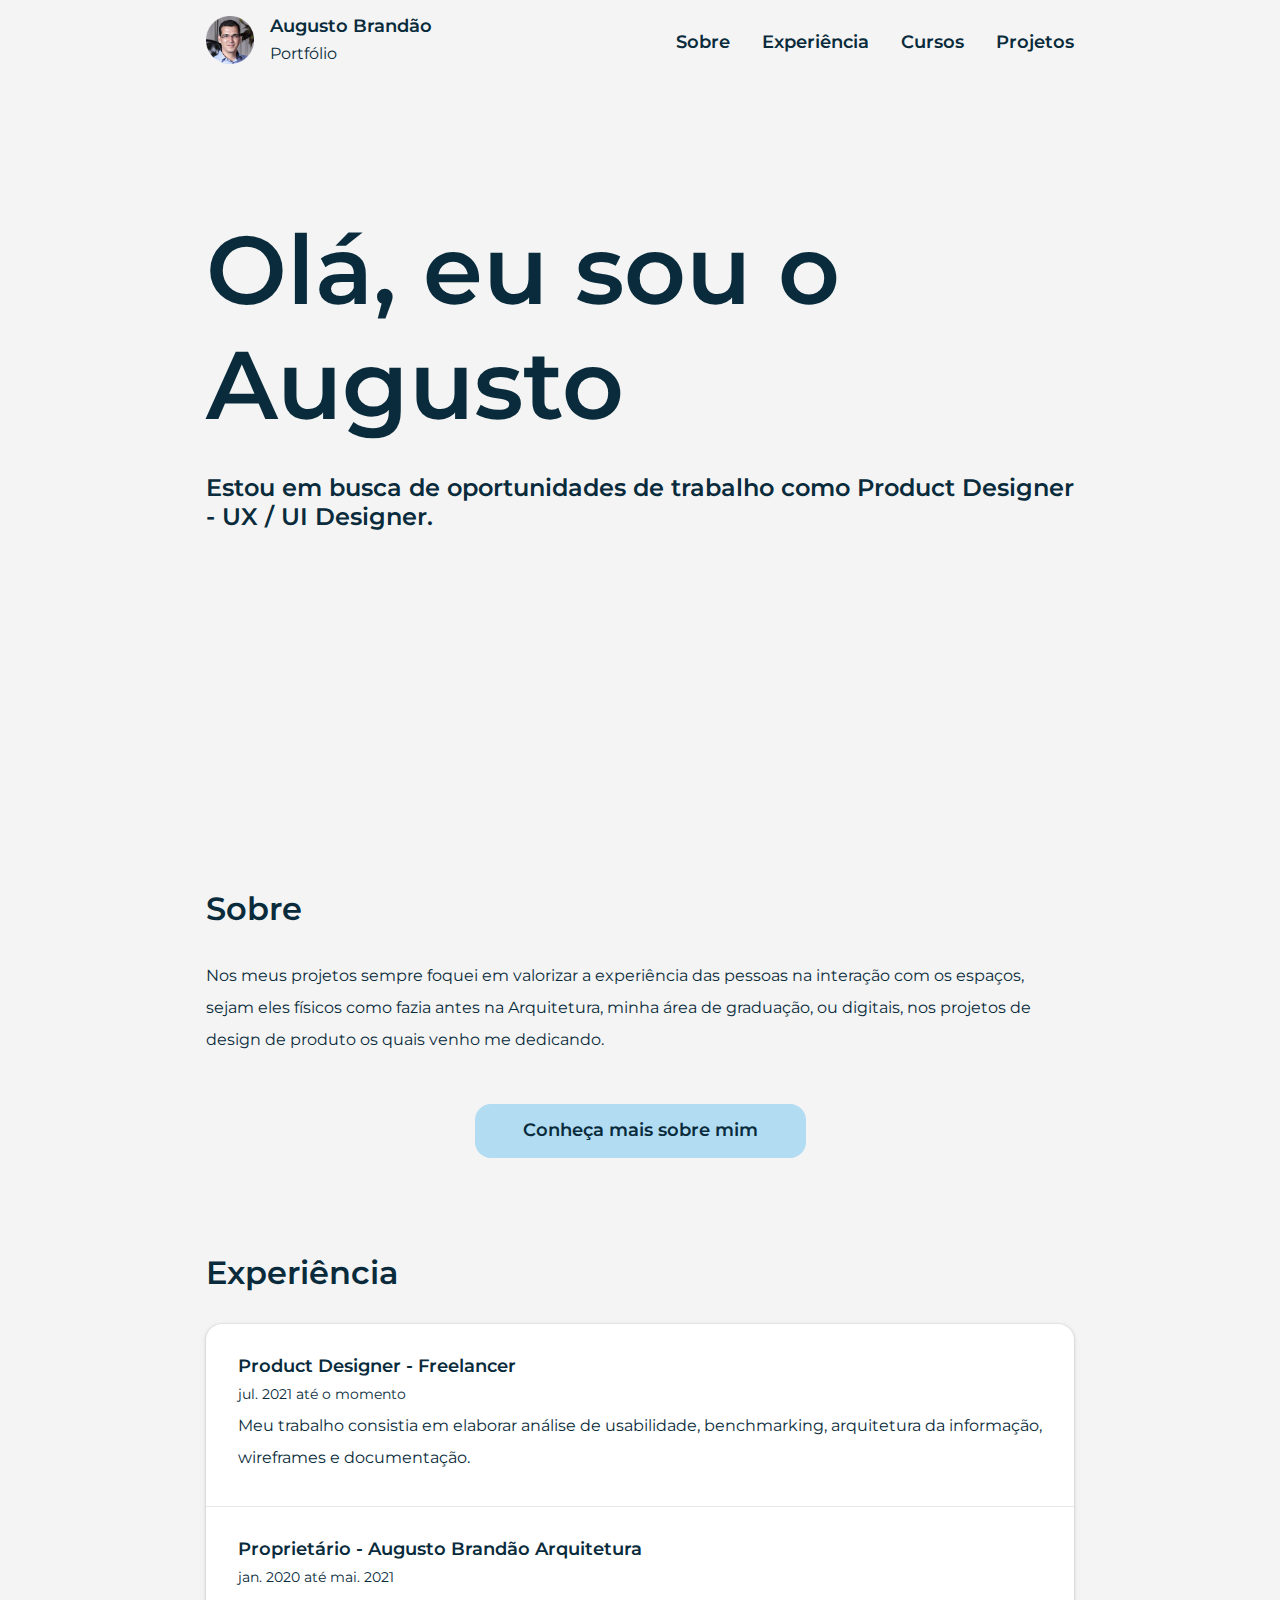
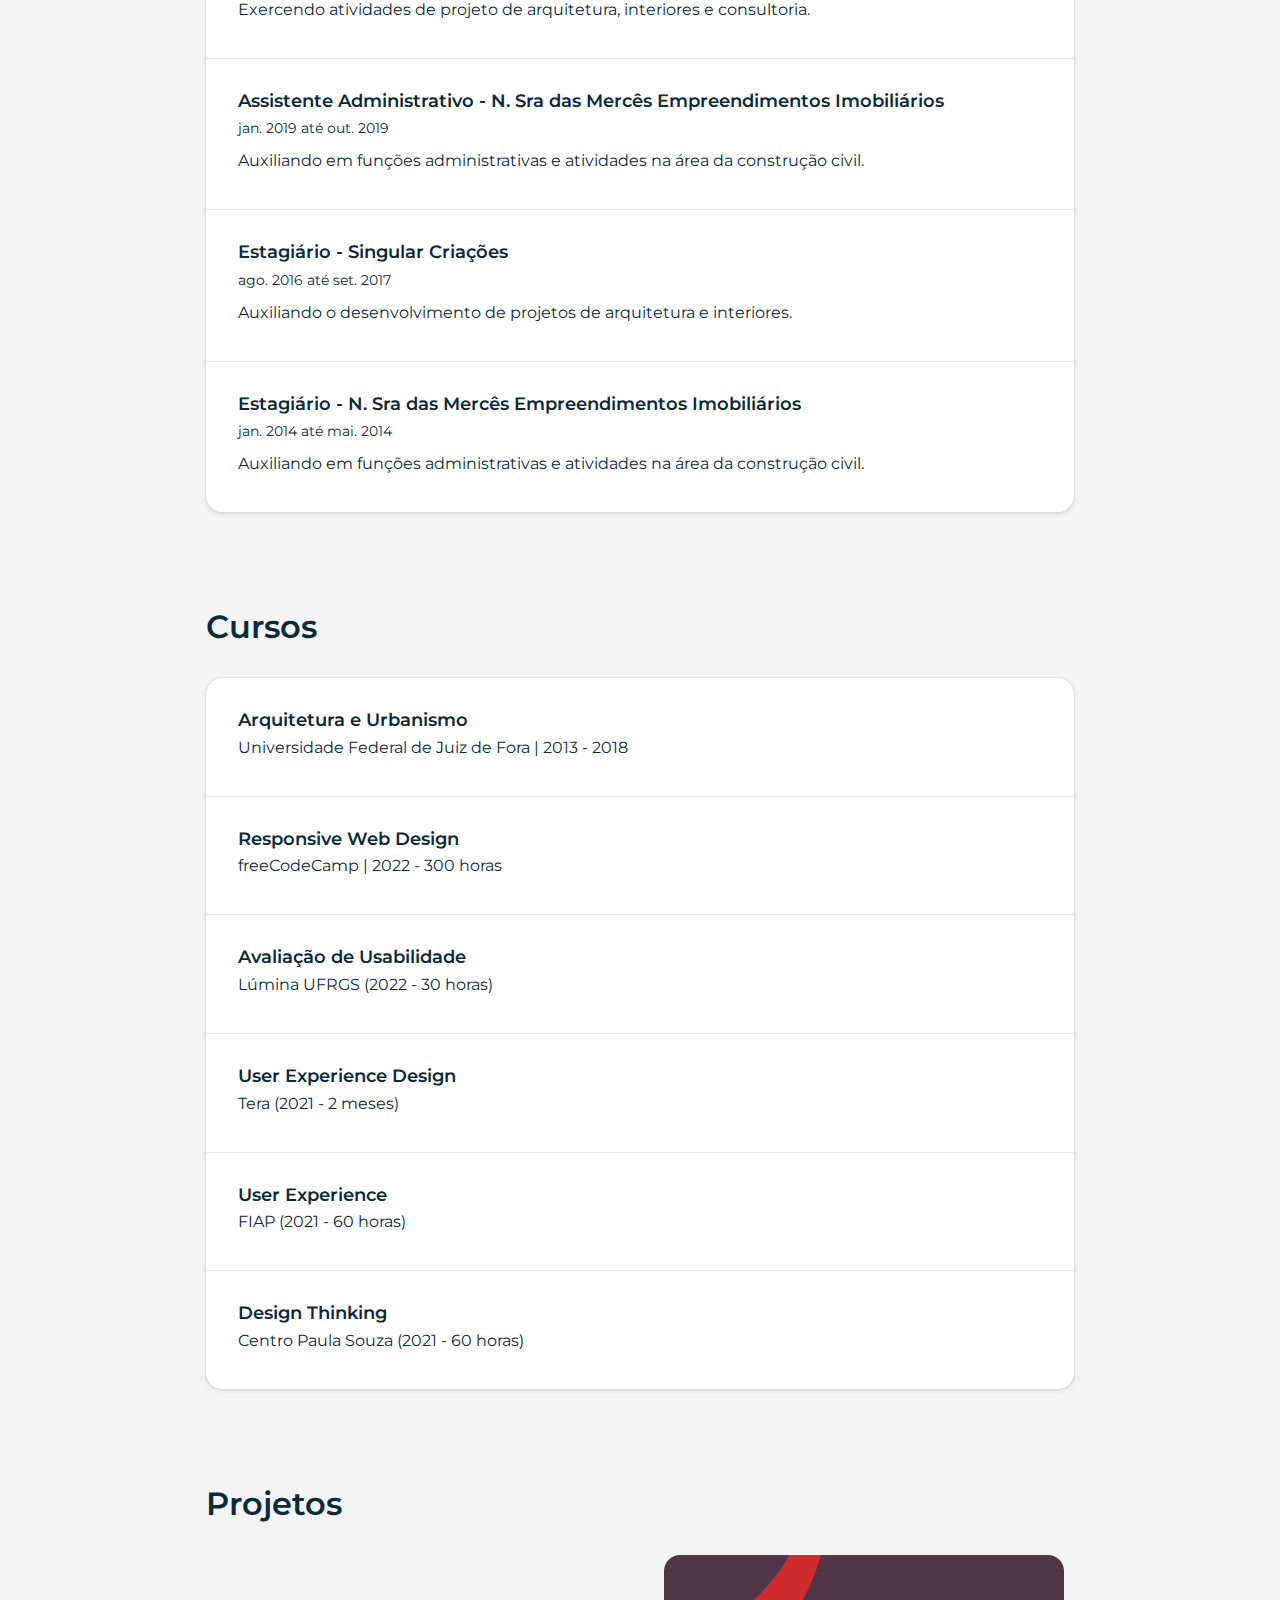
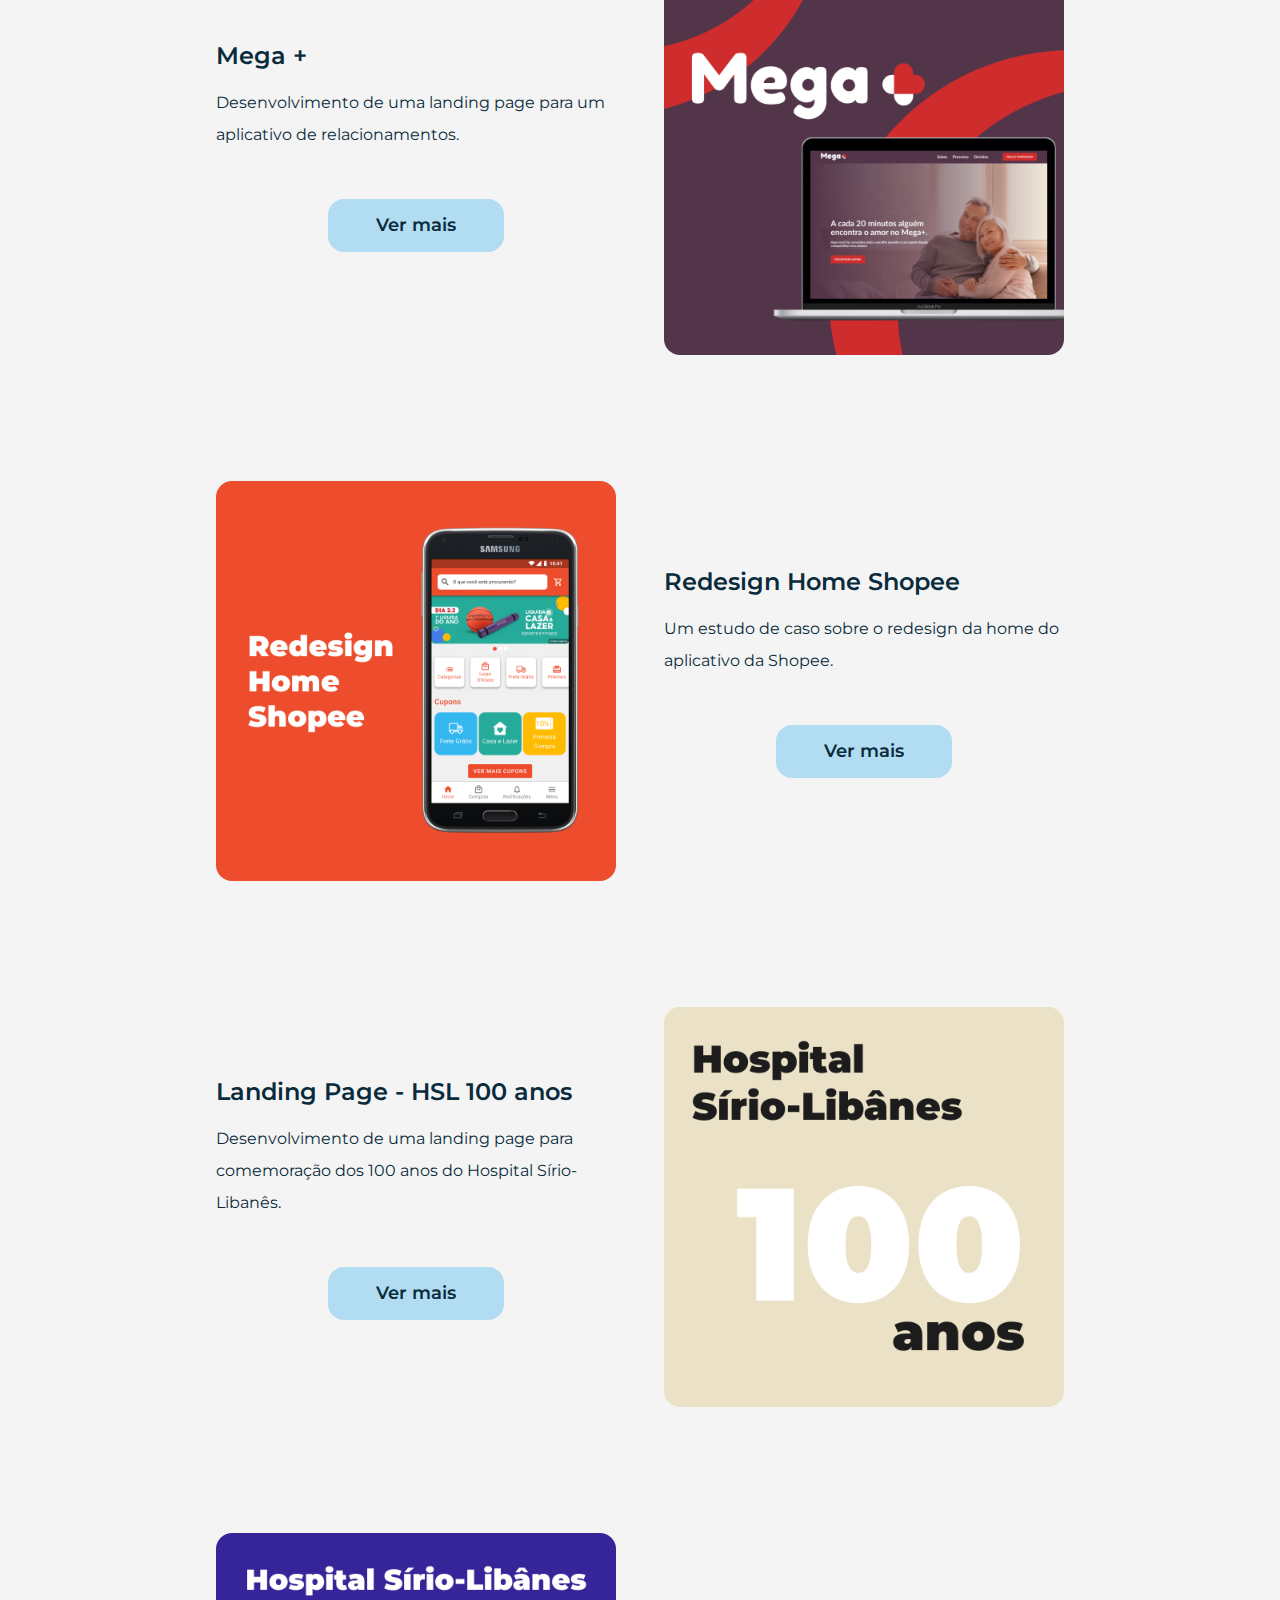
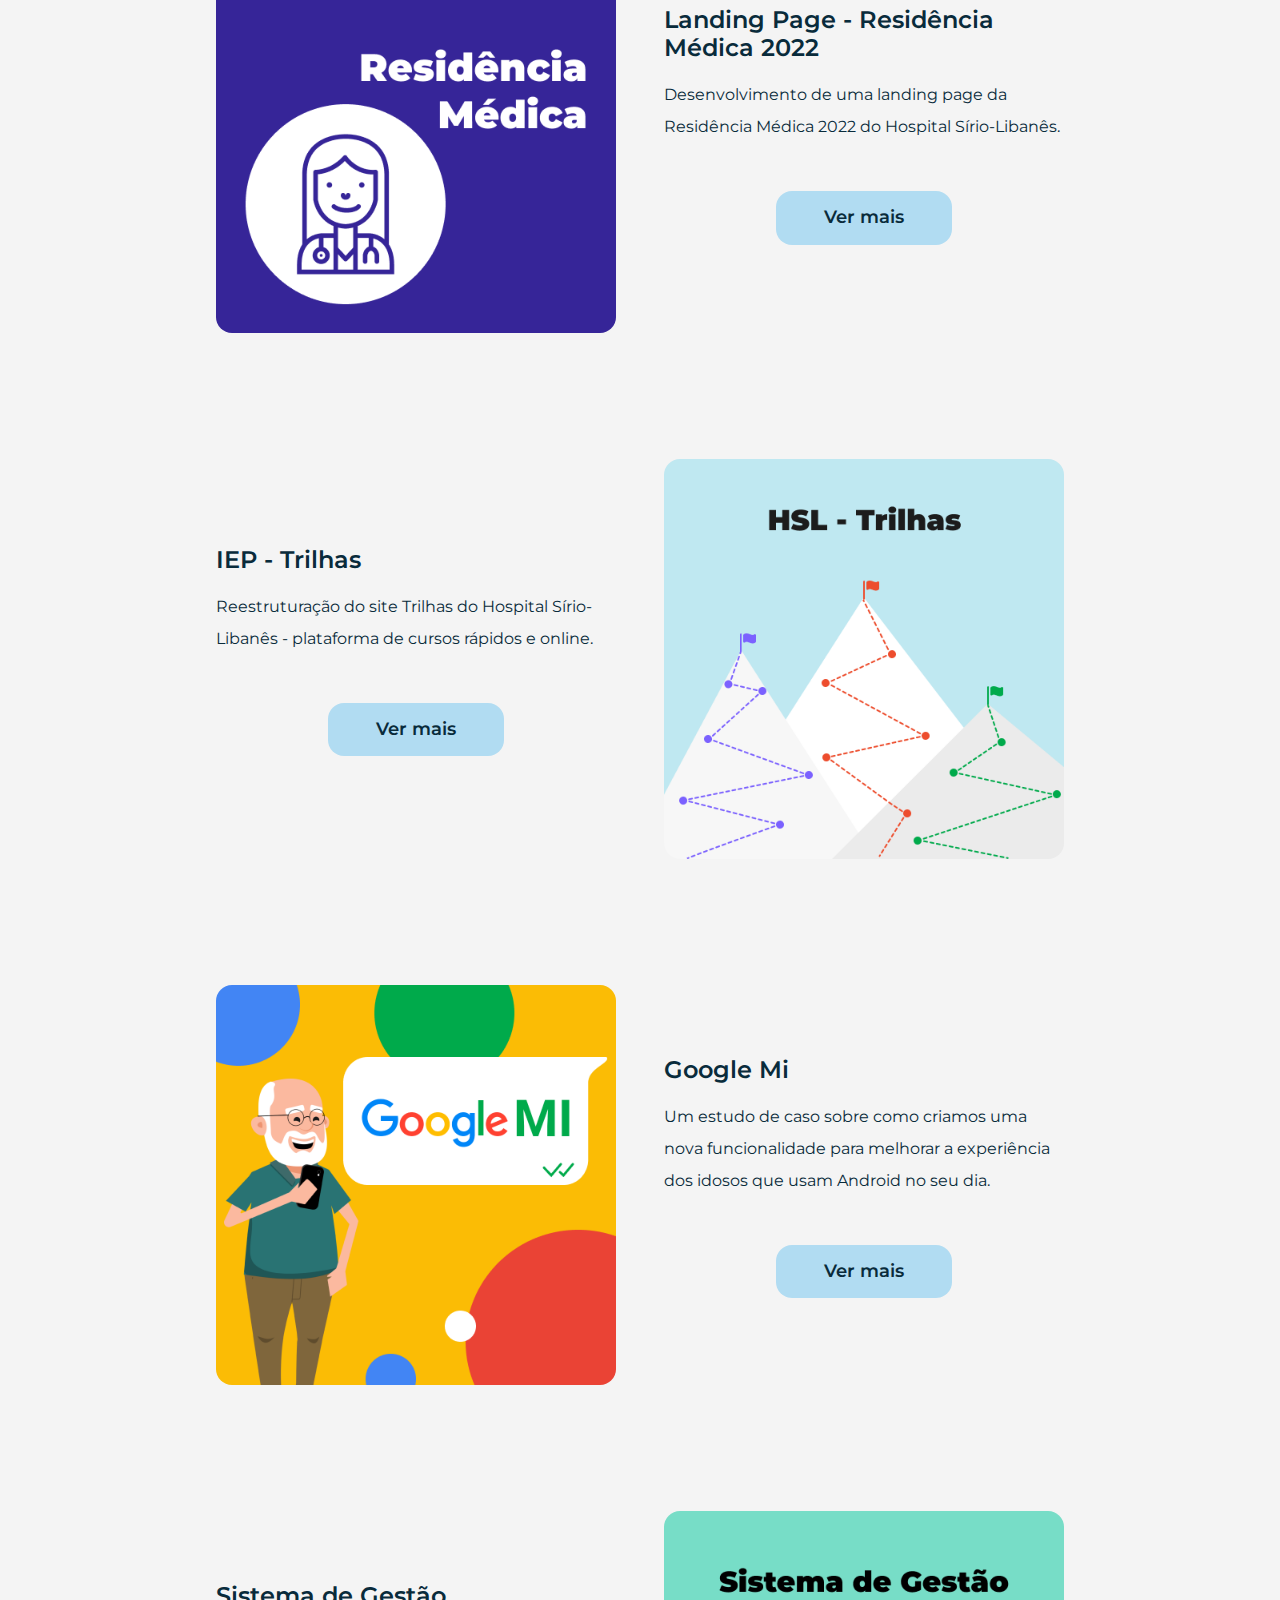
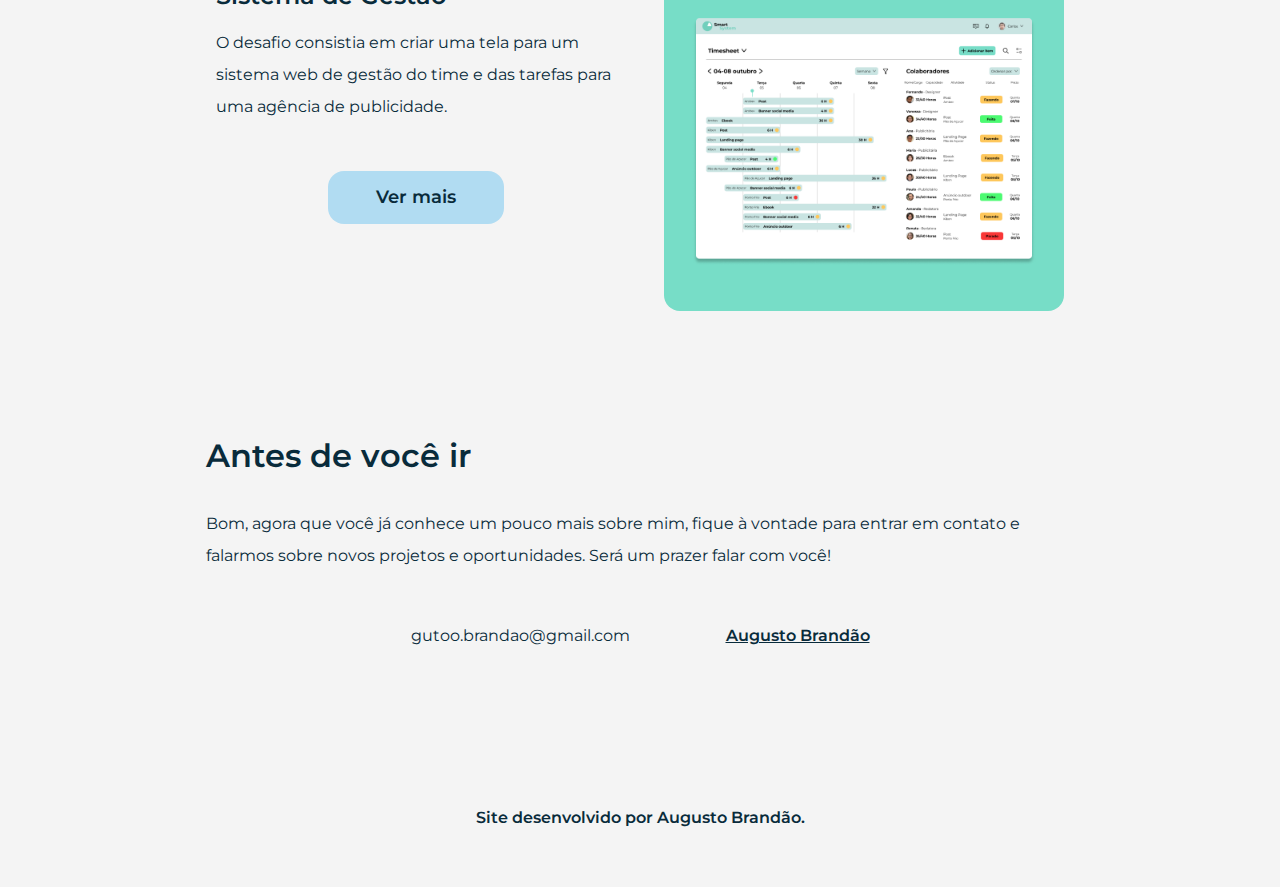
==== index.html @ a5b3386a "Add files via upload" ====
<!DOCTYPE html>
<html lang="pt-br">
<head>
    <meta charset="UTF-8">
    <meta name="viewport" content="width=device-width, initial-scale=1.0">
    <title>Augusto Brandão Portfólio</title>
    <link rel="stylesheet" href="estilos/global.css">
    <link rel="stylesheet" href="estilos/pag-inicial.css">
    <link rel="shortcut icon" href="imagens/main/favicon.png" type="image/x-icon">
    <meta name="description" content="Olá, eu sou o Augusto e estou em busca de oportunidades de trabalho como Product Designer - UX / UI Designer.">
</head>
<body>
    <section class="hero">
        <div class="hero-conteudo">
            <header>
                <div class="logo">
                    <div class="logo-conteudo">
                        <img src="imagens/main/foto-perfil.png" alt="Foto">
                        <div class="nome-cargo">
                            <h5>Augusto Brandão</h5>
                            <p>Portfólio</p>
                        </div>
                    </div>
                </div>
                <nav class="nav-superior">
                    <ul>
                        <li><a href="#sobre">Sobre</a></li>
                        <li><a href="#experiencia">Experiência</a></li>
                        <li><a href="#cursos">Cursos</a></li>
                        <li><a href="#projetos">Projetos</a></li>
                    </ul>
                </nav>
            </header>
            <div class="hero-textos">
                <h1>Olá, eu sou o Augusto</h1>
                <h4>Estou em busca de oportunidades de trabalho como Product Designer - UX / UI Designer.</h4>
            </div>
        </div>
    </section>
    <main class="conteudo-principal">
        <section id="sobre" class="seçao">
            <h3>Sobre</h3>
            <p>Nos meus projetos sempre foquei em valorizar a experiência das pessoas na interação com os espaços, sejam eles físicos como fazia antes na Arquitetura, minha área de graduação, ou digitais, nos projetos de design de produto os quais venho me dedicando.</p>
            <a class="button-1" href="conteudo/sobre.html">Conheça mais sobre mim</a>
        </section>
        <section id="experiencia" class="seçao">
            <h3>Experiência</h3>
            <div class="card-pag-inicial">
                <div class="card-pag-inicial-conteudo">
                    <div class="card-pag-inicial-titulo">
                        <h5>Product Designer - Freelancer</h5>                        
                        <p class="legendas">jul. 2021 até o momento</p>
                    </div>
                    <p>Meu trabalho consistia em elaborar análise de usabilidade, benchmarking, arquitetura da informação, wireframes e documentação.</p>
                </div>                
                <div class="card-pag-inicial-conteudo">
                    <div class="card-pag-inicial-titulo">
                        <h5>Proprietário - Augusto Brandão Arquitetura</h5>
                        <p class="legendas">jan. 2020 até mai. 2021</p>
                    </div>
                    <p>Exercendo atividades de projeto de arquitetura, interiores e consultoria.</p>
                </div>                
                <div class="card-pag-inicial-conteudo">
                    <div class="card-pag-inicial-titulo">
                        <h5>Assistente Administrativo - N. Sra das Mercês Empreendimentos Imobiliários</h5>
                        <p class="legendas">jan. 2019 até out. 2019</p>
                    </div>
                    <p>Auxiliando em funções administrativas e atividades na área da construção civil.</p>
                </div>                
                <div class="card-pag-inicial-conteudo">
                    <div class="card-pag-inicial-titulo">
                        <h5>Estagiário - Singular Criações</h5>
                        <p class="legendas">ago. 2016 até set. 2017</p>
                    </div>
                    <p>Auxiliando o desenvolvimento de projetos de arquitetura e interiores.</p>
                </div>                
                <div class="card-pag-inicial-conteudo">
                    <div class="card-pag-inicial-titulo">
                        <h5>Estagiário - N. Sra das Mercês Empreendimentos Imobiliários</h5>
                        <p class="legendas">jan. 2014 até mai. 2014</p>
                    </div>
                    <p>Auxiliando em funções administrativas e atividades na área da construção civil.</p>
                </div>
            </div>
        </section>        
        <section id="cursos" class="seçao">
            <h3>Cursos</h3>            
            <div class="card-pag-inicial">
                <div class="card-pag-inicial-conteudo">
                    <h5>Arquitetura e Urbanismo</h5>
                    <p>Universidade Federal de Juiz de Fora | 2013 - 2018</p>
                </div>
                <div class="card-pag-inicial-conteudo">
                    <h5>Responsive Web Design</h5>
                    <p>freeCodeCamp | 2022 - 300 horas</p>
                </div>
                <div class="card-pag-inicial-conteudo">
                    <h5>Avaliação de Usabilidade</h5>
                    <p>Lúmina UFRGS (2022 - 30 horas)</p>
                </div>
                <div class="card-pag-inicial-conteudo">
                    <h5>User Experience Design</h5>
                    <p>Tera (2021 - 2 meses)</p>
                </div>
                <div class="card-pag-inicial-conteudo">
                    <h5>User Experience</h5>
                    <p>FIAP (2021 - 60 horas)</p>
                </div>
                <div class="card-pag-inicial-conteudo">
                    <h5>Design Thinking</h5>
                    <p>Centro Paula Souza (2021 - 60 horas)</p>
                </div>
            </div>
        </section>        
        <section id="projetos" class="seçao">
            <h3>Projetos</h3>
            <div class="projetos-conteudo">
                <div class="projetos capa-direita">
                    <img class="projetos-capa" src="imagens/main/capa-mega.png" alt="Mega + capa">                    
                    <div class="projetos-textos">
                        <h4>Mega +</h4>
                        <p>Desenvolvimento de uma landing page para um aplicativo de relacionamentos.</p>
                        <a class="button-1" href="conteudo/mega.html">Ver mais</a>
                    </div>
                </div>
                <div class="projetos capa-esquerda">
                    <img class="projetos-capa" src="imagens/main/capa-shopee.png" alt="Shopee capa">
                    <div class="projetos-textos">
                        <h4>Redesign Home Shopee</h4>
                        <p>Um estudo de caso sobre o redesign da home do aplicativo da Shopee.</p>
                        <a class="button-1" href="conteudo/shopee.html">Ver mais</a>
                    </div>
                </div>
                <div class="projetos capa-direita">
                    <img class="projetos-capa" src="imagens/main/capa-100anos.png" alt="100 anos capa">                    
                    <div class="projetos-textos">
                        <h4>Landing Page - HSL 100 anos</h4>
                        <p>Desenvolvimento de uma landing page para comemoração dos 100 anos do Hospital Sírio-Libanês.</p>
                        <a class="button-1" href="conteudo/hsl-100.html">Ver mais</a>
                    </div>
                </div>
                <div class="projetos capa-esquerda">
                    <img class="projetos-capa" src="imagens/main/capa-rm.png" alt="Res. Médica">
                    <div class="projetos-textos">
                        <h4>Landing Page - Residência Médica 2022</h4>
                        <p>Desenvolvimento de uma landing page da Residência Médica 2022 do Hospital Sírio-Libanês.</p>
                        <a class="button-1" href="conteudo/hsl-rm.html">Ver mais</a>
                    </div>
                </div>
                <div class="projetos capa-direita">
                    <img class="projetos-capa" src="imagens/main/capa-trilhas.png" alt="Trilhas">                    
                    <div class="projetos-textos">
                        <h4>IEP - Trilhas</h4>
                        <p>Reestruturação do site Trilhas do Hospital Sírio-Libanês - plataforma de cursos rápidos e online.</p>
                        <a class="button-1" href="conteudo/hsl-iep.html">Ver mais</a>
                    </div>
                </div>
                <div class="projetos capa-esquerda">
                    <img class="projetos-capa" src="imagens/main/capa-googlemi.png" alt="Google MI capa">
                    <div class="projetos-textos">
                        <h4>Google Mi</h4>
                        <p>Um estudo de caso sobre como criamos uma nova funcionalidade para melhorar a experiência dos idosos que usam Android no seu dia.</p>
                        <a class="button-1" href="conteudo/google-mi.html">Ver mais</a>
                    </div>
                </div>
                <div class="projetos capa-direita">
                    <img class="projetos-capa" src="imagens/main/capa-gestao-projeto.png" alt="App Gerenciamento de Projeto">
                    <div class="projetos-textos">
                        <h4>Sistema de Gestão</h4>
                        <p>O desafio consistia em criar uma tela para um sistema web de gestão do time e das tarefas para uma agência de publicidade.</p>
                        <a class="button-1" href="conteudo/gestao-projeto.html">Ver mais</a>
                    </div>
                </div>
            </div>
        </section>
        <section class="seçao contatos">
            <h3>Antes de você ir</h3>        
            <p>Bom, agora que você já conhece um pouco mais sobre mim, fique à vontade para entrar em contato e falarmos sobre novos projetos e oportunidades. Será um prazer falar com você!</p>        
            <div class="contatos-links">
                <p>gutoo.brandao@gmail.com</p>
                <a class="links-externos" href="https://www.linkedin.com/in/augustobrandao/" target="_blank" rel="external">Augusto Brandão</a>
            </div>
        </section>
    </main>
    <footer>
        <h6>Site desenvolvido por Augusto Brandão.</h6>
    </footer>
</body>
</html>
---- estilos/global.css ----
@charset "UTF-8";

@import url('https://fonts.googleapis.com/css2?family=Montserrat:ital,wght@0,100;0,200;0,300;0,400;0,500;0,600;0,700;0,800;0,900;1,100;1,200;1,300;1,400;1,500;1,600;1,700;1,800;1,900&display=swap');

:root {
    --fonte-tipo: 'Montserrat', sans-serif;
    --fonte-h1: 600 4rem /1.2 var(--fonte-tipo);
    --fonte-h2: 600 3rem /1.2 var(--fonte-tipo);
    --fonte-h3: 600 2rem /1.2 var(--fonte-tipo);
    --fonte-h4: 600 1.5rem /1.2 var(--fonte-tipo);
    --fonte-h5: 600 1.125rem /1.2 var(--fonte-tipo);
    --fonte-h6: 600 1rem /1.2 var(--fonte-tipo);
    --fonte-p: 400 1rem /2 var(--fonte-tipo);
    --fonte-legenda: 400 0.875rem /1.2 var(--fonte-tipo);

    --cor-1: #092B3B;
    --cor-2: #b1dcf2;
    --cor-hover: #ccedfd;
    --cor-fundo: #f4f4f4;
    --cor-branco: white;
    --cor-preto: black;
    --cor-borda: #e8e8e8;

    --bordas16: 16px;
    --bordas24: 24px;

    --sombra-hover-1: 0 20px 25px -5px rgba(0, 0, 0, 0.1), 0 10px 10px -5px rgba(0, 0, 0, 0.04);
}

* {
    margin: 0;
    padding: 0;
    text-decoration: none;
    list-style: none;
    box-sizing: border-box;
    font-family: 'Montserrat', sans-serif;
}

h1 {
    font: var(--fonte-h1);
}

h2 {
    font: var(--fonte-h2);
}

h3 {
    font: var(--fonte-h3);
}

h4 {
    font: var(--fonte-h4);
}

h5 {
    font: var(--fonte-h5);
}

h6 {
    font: var(--fonte-h6);
}

p {
    font: var(--fonte-p);
}

figcaption, .legendas {
    font: var(--fonte-legenda);
}

a.links-externos {
    font: var(--fonte-h6);
    color: var(--cor-1);
    text-decoration: underline;
}

a.links-externos:hover {
    background-color: var(--cor-2);
    text-decoration: underline;
}

body, html {
    background-color: var(--cor-fundo);
}

footer h6 {
    color: var(--cor-1);
    margin: auto;
    text-align: center;
    padding: 60px 0;
}

.button-1 {
    display: block;
    width: fit-content;
    font: var(--fonte-h5);
    background-color: var(--cor-2);
    color: var(--cor-1);
    border-radius: var(--bordas16);
    padding: 16px 48px;
    margin: 48px auto;
}

.button-1:hover {
    box-shadow: var(--sombra-hover-1);
    transform: translateY(-4px);
}
---- estilos/pag-inicial.css ----
@charset "UTF-8";

@keyframes hero {
    from {
        opacity: 0;
        transform: translateY(100px);
    }
    to {
        opacity: 1;
        transform: none;
    } 
}

@keyframes header {
    from {
        opacity: 0;
        transform: translateY(-100px);
    }
    to {
        opacity: 1;
        transform: none;
    } 
}

/* Configuração Geral */

.conteudo-principal {
    color: var(--cor-1);
    max-width: 900px;
    padding: 0 16px;
    margin: 0 auto;
}

.seçao {
    margin: 96px 0;
}

.seçao > h3 {
    width: 100%;
    margin-bottom: 32px;
}

.card-pag-inicial {
    width: 100%;
    background-color: var(--cor-branco);
    border-radius: var(--bordas16);
    box-shadow: 0 0 0 1px rgba(0,0,0,0.03), 0 1px 3px 1px rgba(0,0,0,0.07), 0 2px 6px 2px rgba(0,0,0,0.03);
}

.card-pag-inicial-conteudo {
    padding: 32px;
}

.card-pag-inicial-conteudo:not(:last-child) {
    border-bottom: 1px solid var(--cor-borda);
}

.card-pag-inicial-titulo * {
    margin-bottom: 0.5rem;
}

/* Configuração Hero */

.hero {
    color: var(--cor-1);
    width: 100%;
    margin-bottom: 200px;
}

.hero-conteudo {
    max-width: 900px;
    margin: 0 auto;
    padding: 0 16px;
}

header {
    display: flex;
    justify-content: space-between;
    align-items: center;
    width: 100%;
    padding: 16px 0;
    margin: 0 auto;
    animation: header 3s ease-in-out forwards;
}

.logo {
    float: left;
}

.logo-conteudo {
    display: flex;
    gap: 16px;
}

.logo-conteudo > img {
    width: 48px;
    height: 48px;
}

.nav-superior > ul {
    display: flex;
    gap: 32px;
}

.nav-superior > ul > li > a {
    font: var(--fonte-h5);
	color: var(--cor-1);
}

.menu-nav {
    display: none;
    visibility: hidden;
}

.hero-textos {
    max-width: 900px;
    height: 100%;
    padding: 126px 0;
    gap: 32px;
}

.hero-textos > h1 {
    font-size: 6rem;
    margin-bottom: 2rem;
    animation: hero 3s ease-in-out forwards;
}

.hero-textos > h4 {
    margin-bottom: 2rem;
    animation: hero 5s ease-in-out forwards;
}

/* Configuração Sobre */

#sobre p {
    margin-bottom: 2rem;
}

/* Configuração Projetos */

.projetos {
    display: flex;
    flex-wrap: wrap;
    flex-direction: row;
    justify-content: center;
    gap: 48px;
    align-items: center;
    margin-bottom: 126px;
}

.capa-direita {    
    flex-direction: row-reverse;    
}

.projetos-textos {
    max-width: 400px;
}

.projetos-textos * {
    margin-bottom: 16px;
}

.projetos-capa {
    border-radius: var(--bordas16);
    max-width: 400px;
}

/* Contatos */

.contatos > p {
    margin-bottom: 48px;
}

.contatos-links {
    display: flex;
    justify-content: center;
    align-items: center;
    gap: 96px;
    margin: auto;
}

/* Medias */

@media (max-width: 768px) {
    header {
        flex-direction: column;
        gap: 16px;
    }

    .hero-textos > h1 {
        font: var(--fonte-h2);
    }

    .projetos-capa{
        width: 100%;
    }
}
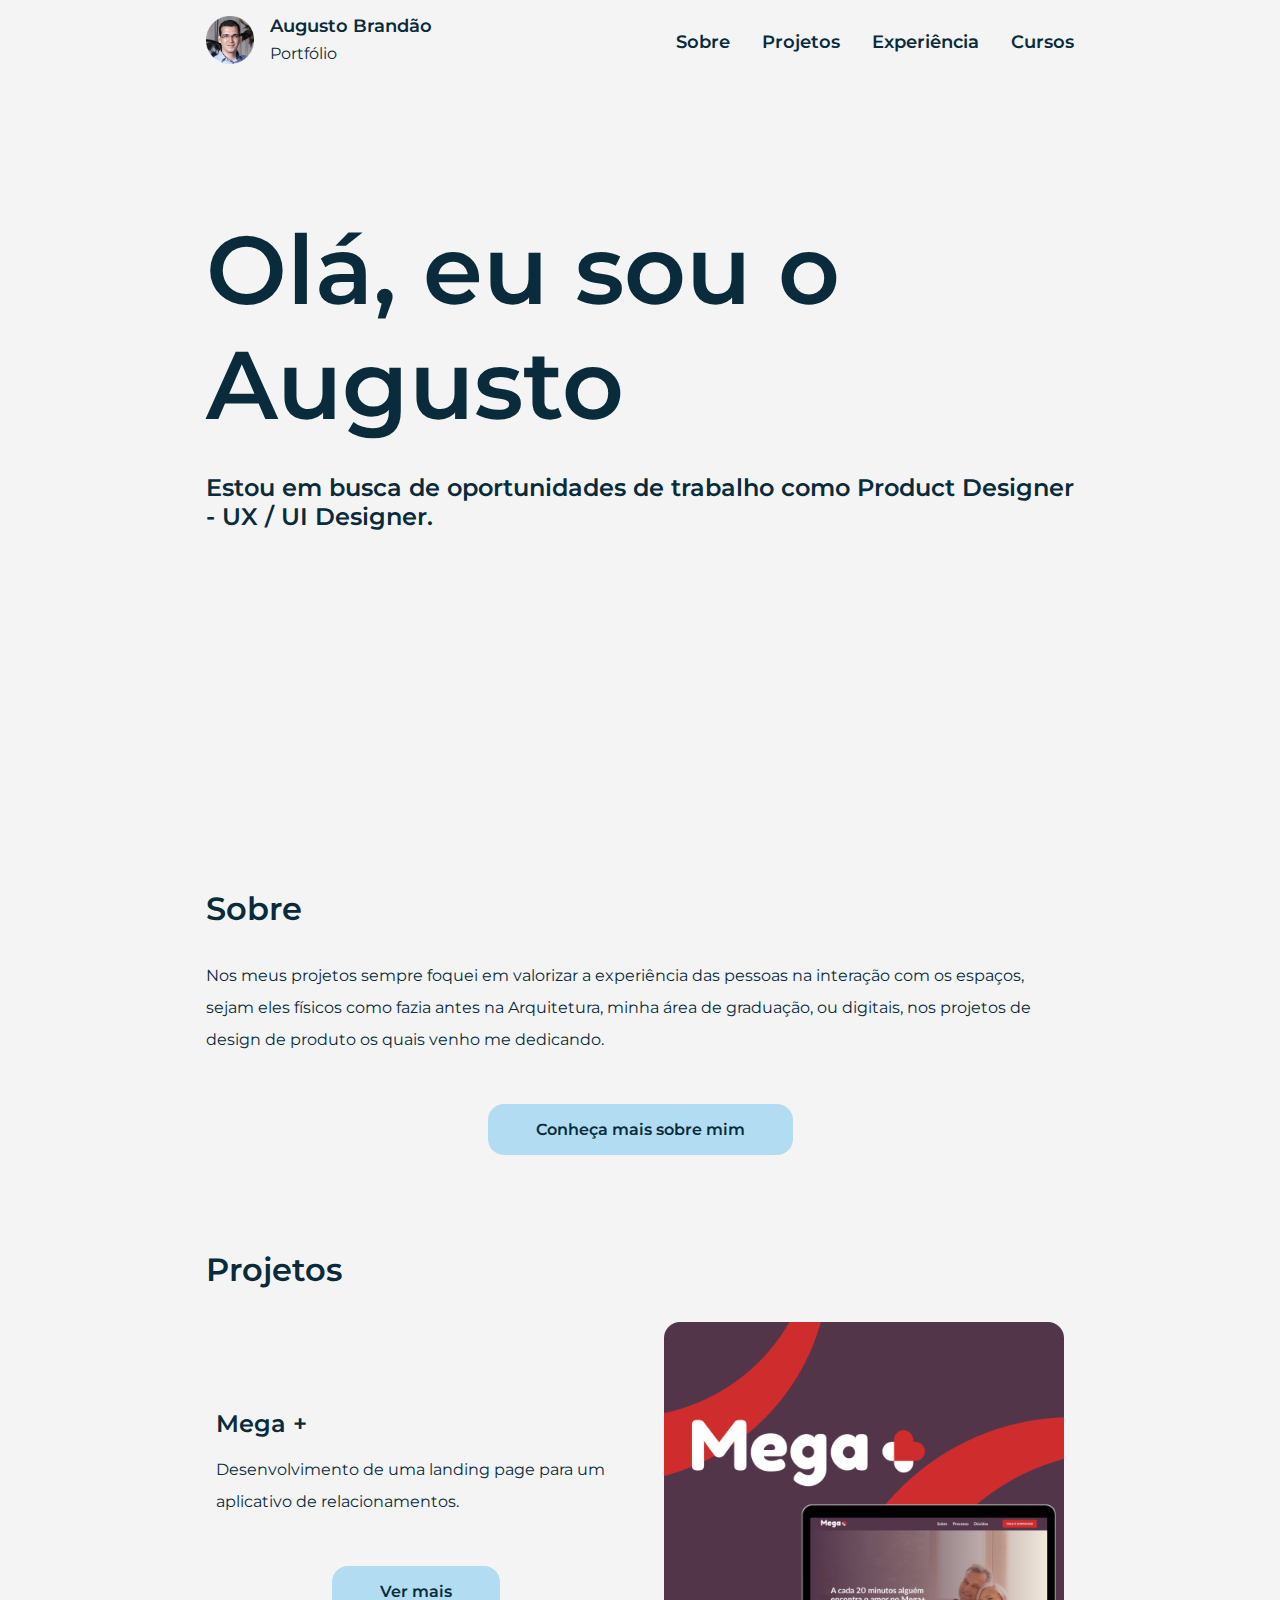
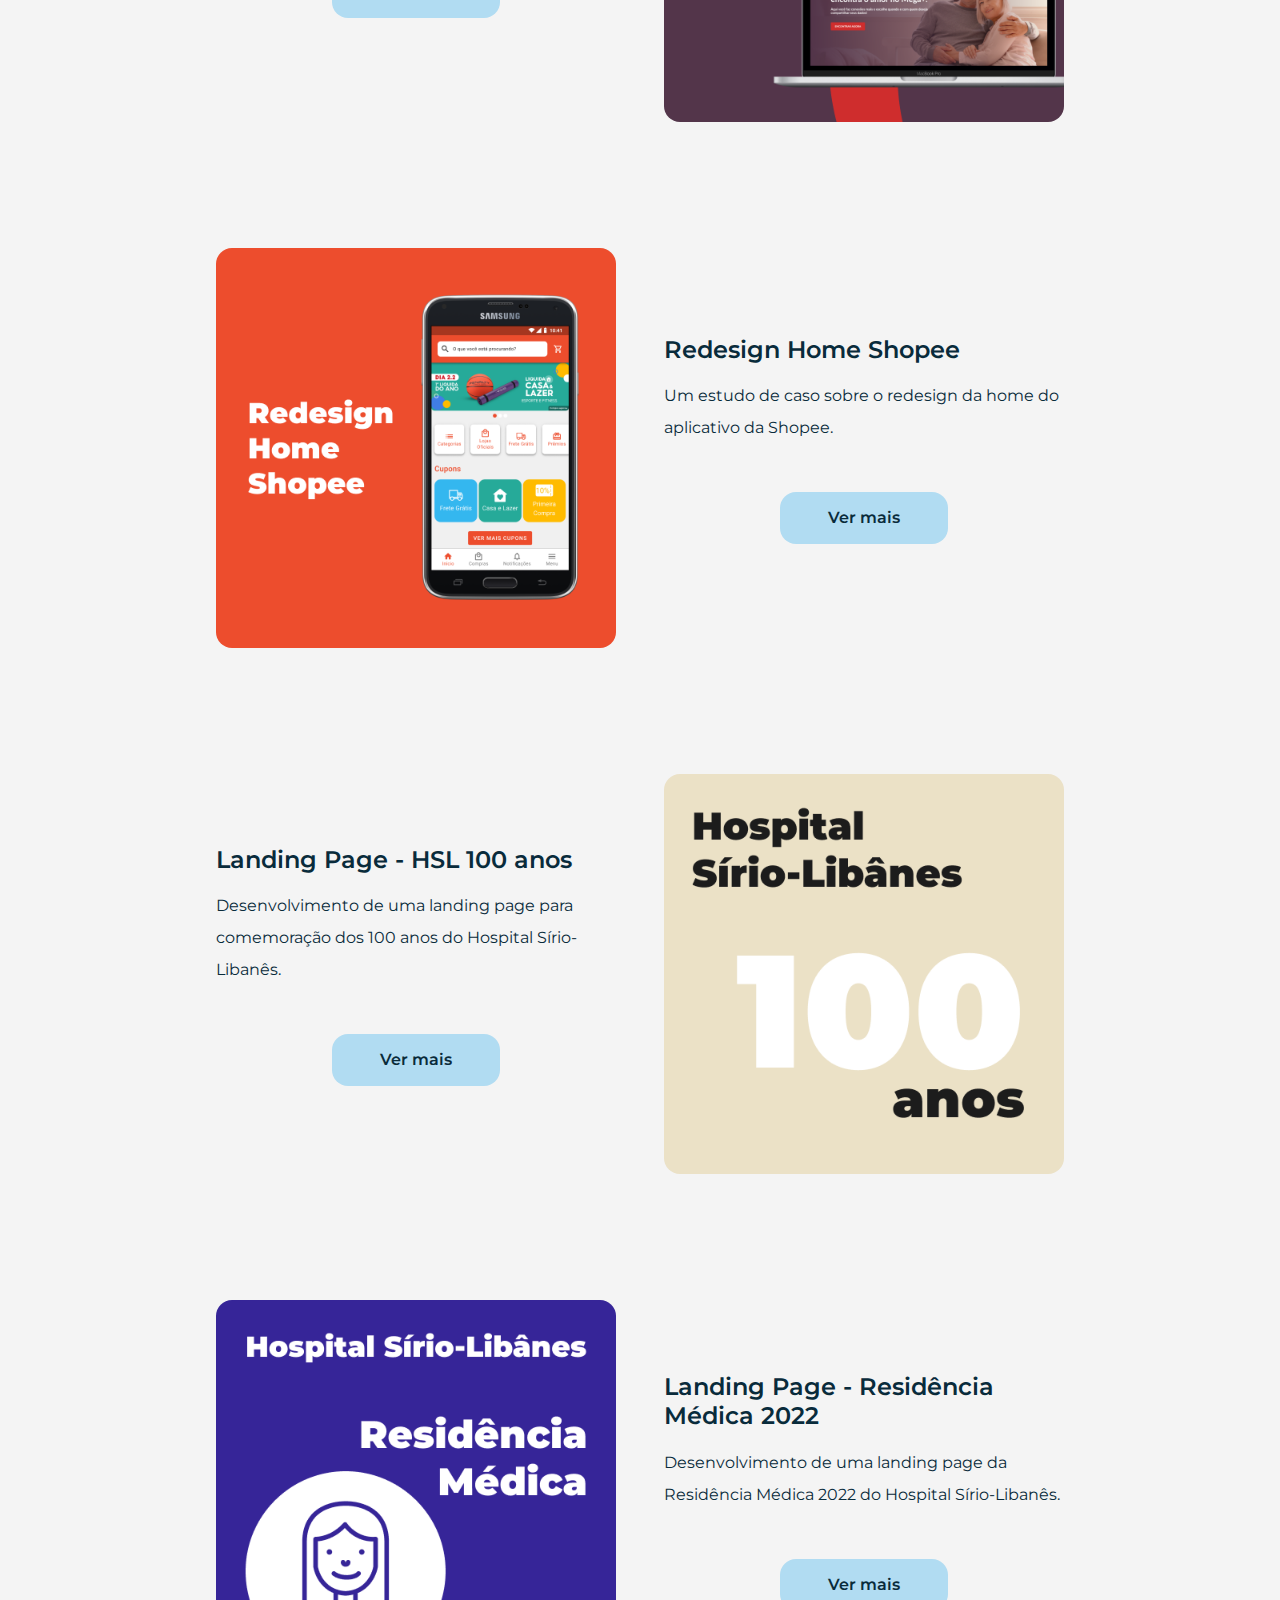
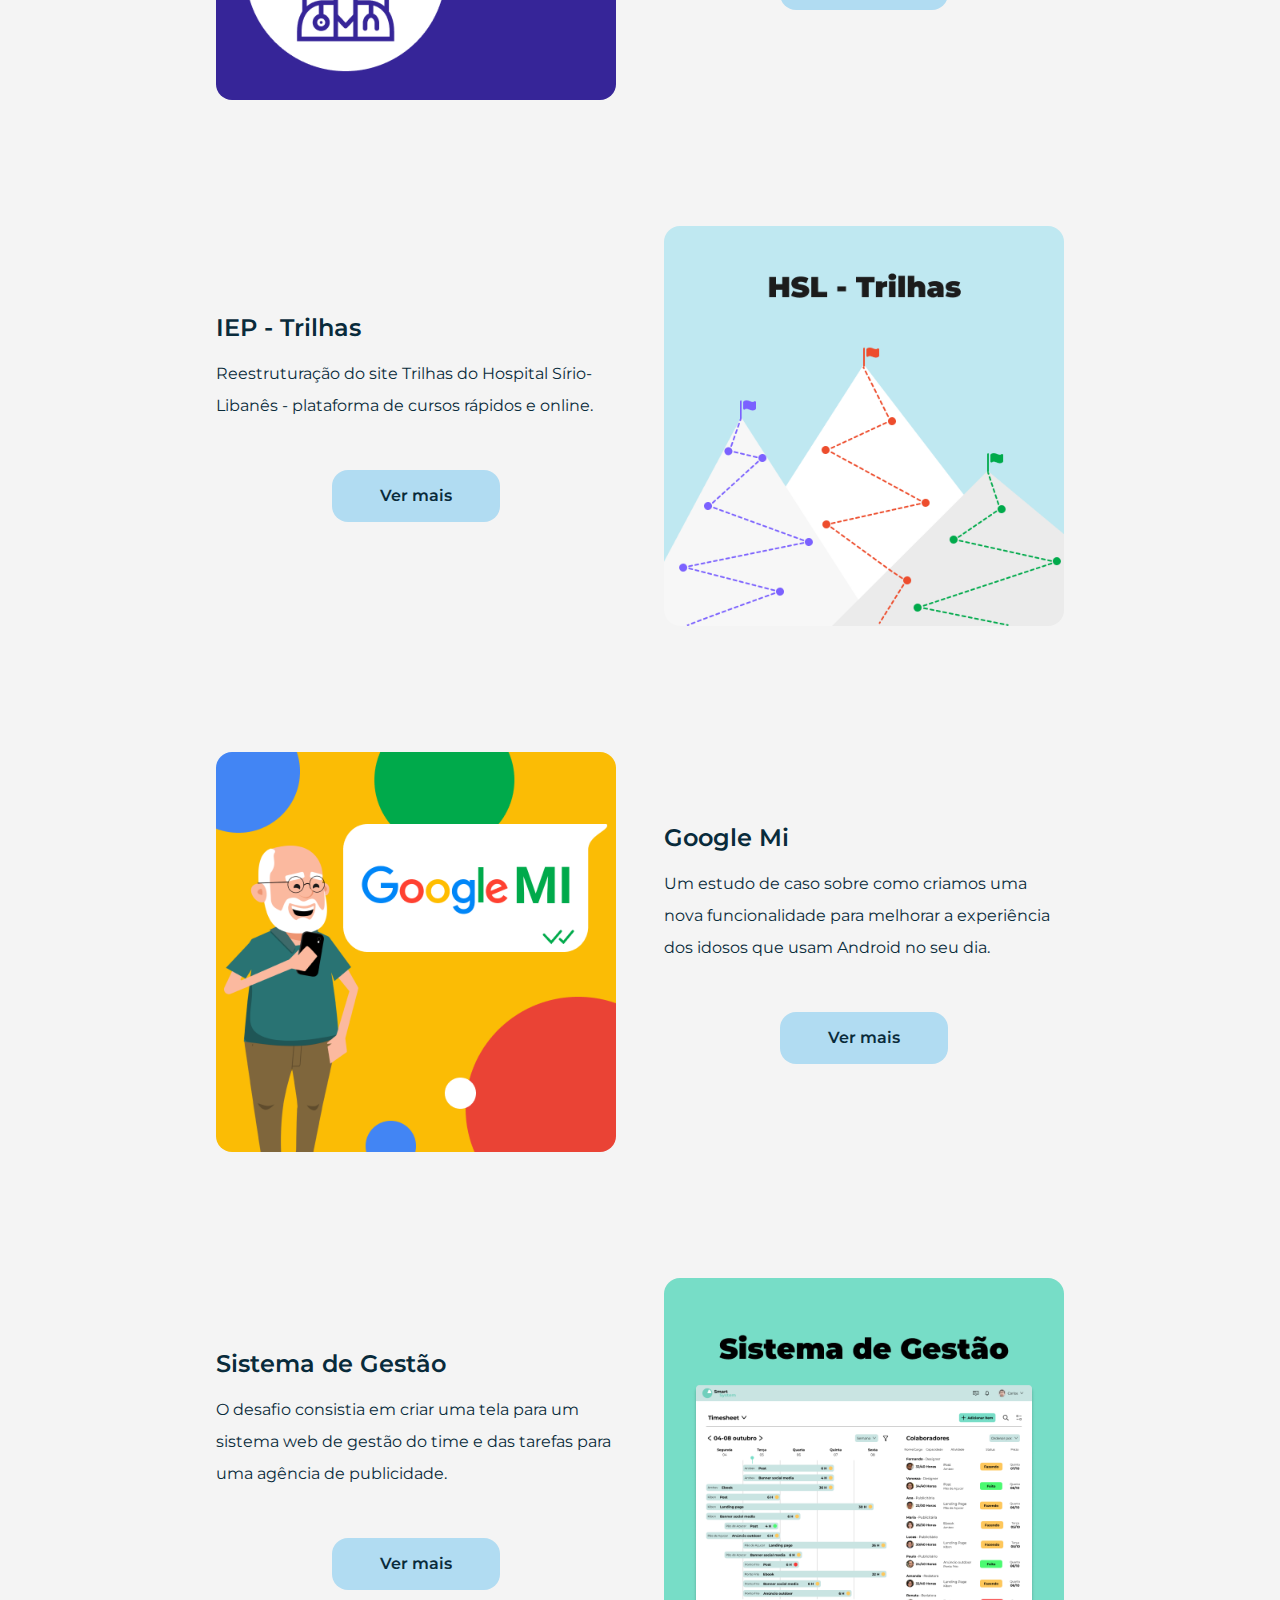
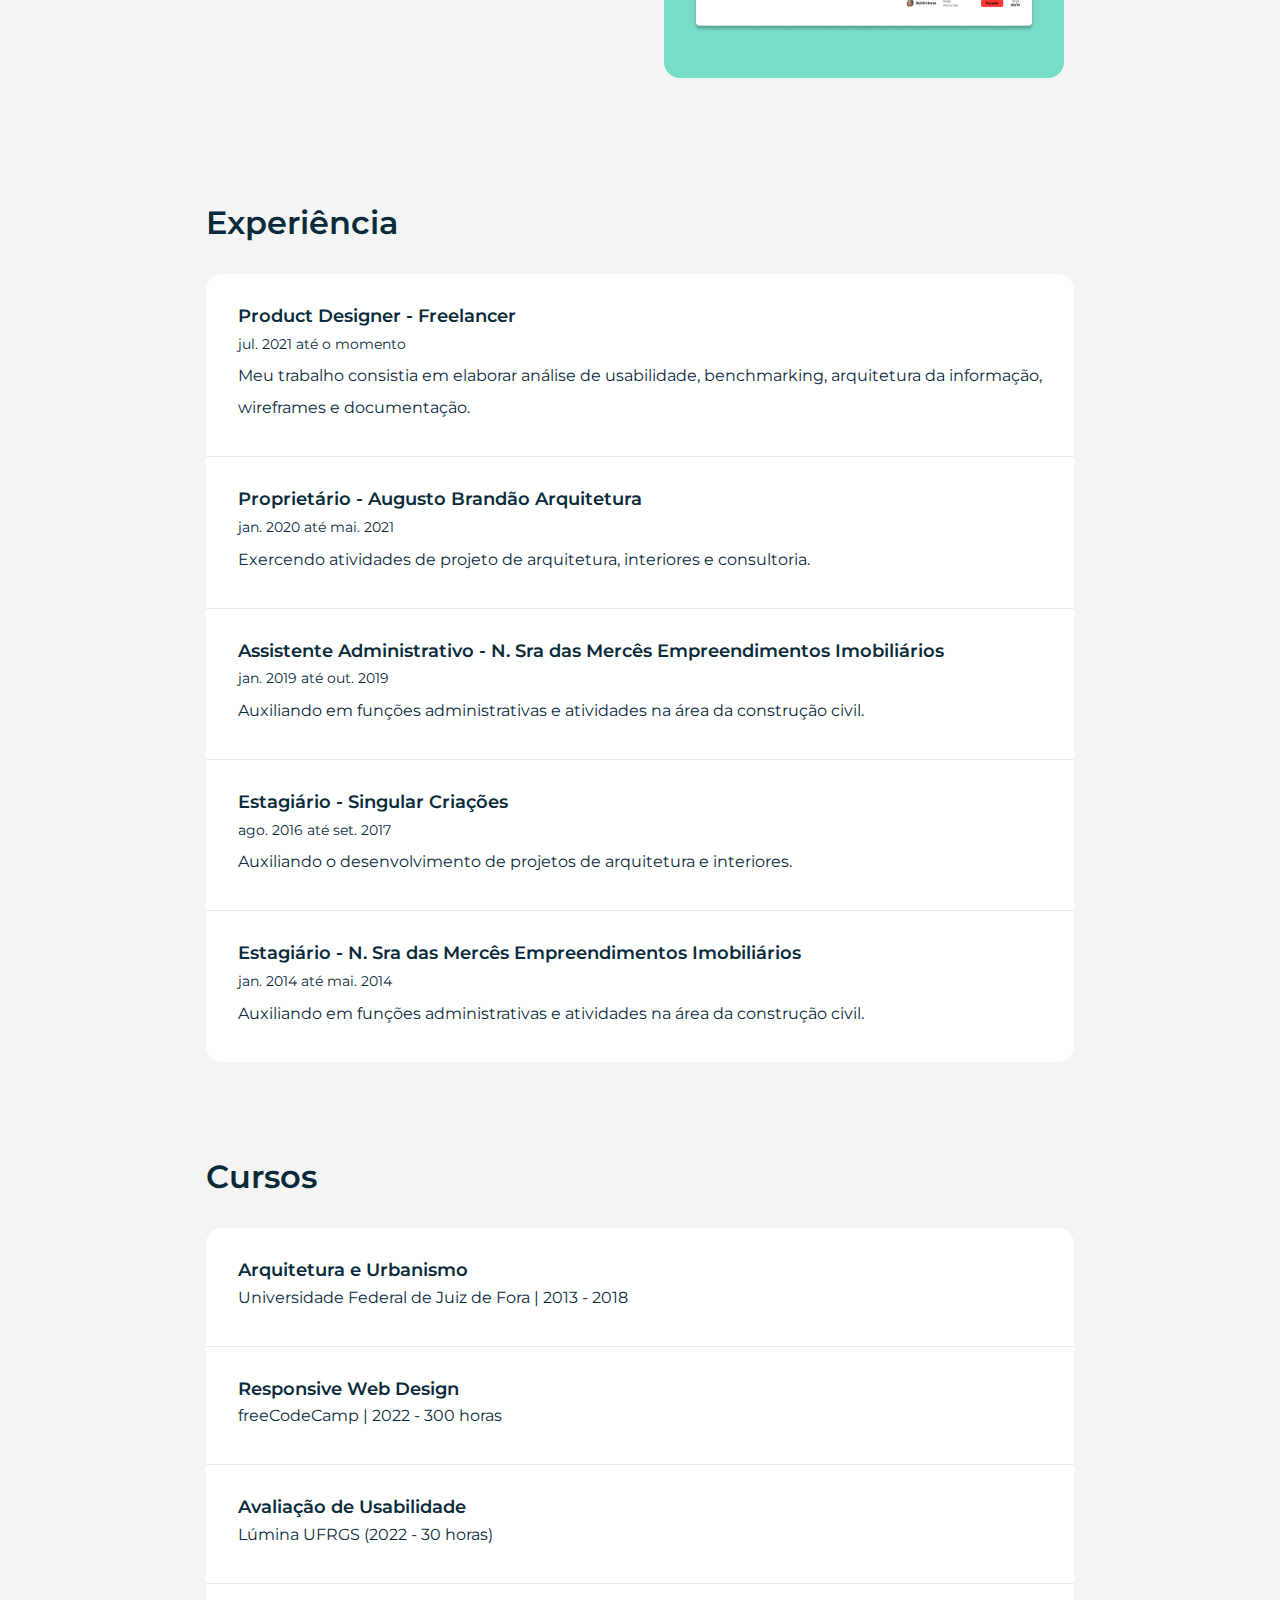
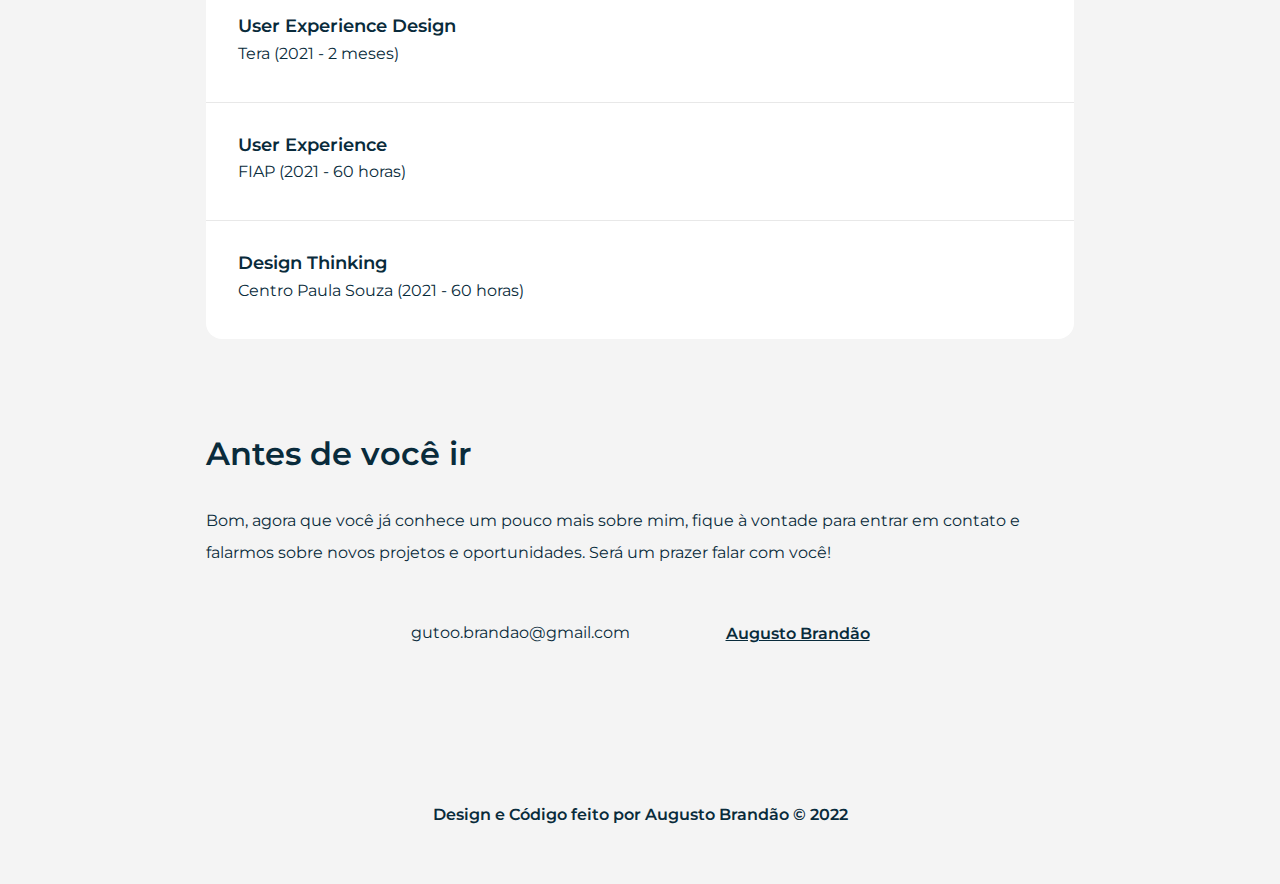
==== commit 42b6512d: "Add files via upload" ====
--- a/index.html
+++ b/index.html
@@ -25,9 +25,9 @@
                 <nav class="nav-superior">
                     <ul>
                         <li><a href="#sobre">Sobre</a></li>
+                        <li><a href="#projetos">Projetos</a></li>
                         <li><a href="#experiencia">Experiência</a></li>
-                        <li><a href="#cursos">Cursos</a></li>
-                        <li><a href="#projetos">Projetos</a></li>
+                        <li><a href="#cursos">Cursos</a></li>                        
                     </ul>
                 </nav>
             </header>
@@ -41,7 +41,68 @@
         <section id="sobre" class="seçao">
             <h3>Sobre</h3>
             <p>Nos meus projetos sempre foquei em valorizar a experiência das pessoas na interação com os espaços, sejam eles físicos como fazia antes na Arquitetura, minha área de graduação, ou digitais, nos projetos de design de produto os quais venho me dedicando.</p>
-            <a class="button-1" href="conteudo/sobre.html">Conheça mais sobre mim</a>
+            <a class="botao-1" href="conteudo/sobre.html">Conheça mais sobre mim</a>
+        </section>               
+        <section id="projetos" class="seçao">
+            <h3>Projetos</h3>
+            <div class="projetos-conteudo">
+                <div class="projetos capa-direita">
+                    <img class="projetos-capa" src="imagens/main/capa-mega.png" alt="Mega + capa">                    
+                    <div class="projetos-textos">
+                        <h4>Mega +</h4>
+                        <p>Desenvolvimento de uma landing page para um aplicativo de relacionamentos.</p>
+                        <a class="botao-1" href="conteudo/mega.html">Ver mais</a>
+                    </div>
+                </div>
+                <div class="projetos capa-esquerda">
+                    <img class="projetos-capa" src="imagens/main/capa-shopee.png" alt="Shopee capa">
+                    <div class="projetos-textos">
+                        <h4>Redesign Home Shopee</h4>
+                        <p>Um estudo de caso sobre o redesign da home do aplicativo da Shopee.</p>
+                        <a class="botao-1" href="conteudo/shopee.html">Ver mais</a>
+                    </div>
+                </div>
+                <div class="projetos capa-direita">
+                    <img class="projetos-capa" src="imagens/main/capa-100anos.png" alt="100 anos capa">                    
+                    <div class="projetos-textos">
+                        <h4>Landing Page - HSL 100 anos</h4>
+                        <p>Desenvolvimento de uma landing page para comemoração dos 100 anos do Hospital Sírio-Libanês.</p>
+                        <a class="botao-1" href="conteudo/hsl-100.html">Ver mais</a>
+                    </div>
+                </div>
+                <div class="projetos capa-esquerda">
+                    <img class="projetos-capa" src="imagens/main/capa-rm.png" alt="Res. Médica">
+                    <div class="projetos-textos">
+                        <h4>Landing Page - Residência Médica 2022</h4>
+                        <p>Desenvolvimento de uma landing page da Residência Médica 2022 do Hospital Sírio-Libanês.</p>
+                        <a class="botao-1" href="conteudo/hsl-rm.html">Ver mais</a>
+                    </div>
+                </div>
+                <div class="projetos capa-direita">
+                    <img class="projetos-capa" src="imagens/main/capa-trilhas.png" alt="Trilhas">                    
+                    <div class="projetos-textos">
+                        <h4>IEP - Trilhas</h4>
+                        <p>Reestruturação do site Trilhas do Hospital Sírio-Libanês - plataforma de cursos rápidos e online.</p>
+                        <a class="botao-1" href="conteudo/hsl-iep.html">Ver mais</a>
+                    </div>
+                </div>
+                <div class="projetos capa-esquerda">
+                    <img class="projetos-capa" src="imagens/main/capa-googlemi.png" alt="Google MI capa">
+                    <div class="projetos-textos">
+                        <h4>Google Mi</h4>
+                        <p>Um estudo de caso sobre como criamos uma nova funcionalidade para melhorar a experiência dos idosos que usam Android no seu dia.</p>
+                        <a class="botao-1" href="conteudo/google-mi.html">Ver mais</a>
+                    </div>
+                </div>
+                <div class="projetos capa-direita">
+                    <img class="projetos-capa" src="imagens/main/capa-gestao-projeto.png" alt="App Gerenciamento de Projeto">
+                    <div class="projetos-textos">
+                        <h4>Sistema de Gestão</h4>
+                        <p>O desafio consistia em criar uma tela para um sistema web de gestão do time e das tarefas para uma agência de publicidade.</p>
+                        <a class="botao-1" href="conteudo/gestao-projeto.html">Ver mais</a>
+                    </div>
+                </div>
+            </div>
         </section>
         <section id="experiencia" class="seçao">
             <h3>Experiência</h3>
@@ -111,67 +172,6 @@
                     <p>Centro Paula Souza (2021 - 60 horas)</p>
                 </div>
             </div>
-        </section>        
-        <section id="projetos" class="seçao">
-            <h3>Projetos</h3>
-            <div class="projetos-conteudo">
-                <div class="projetos capa-direita">
-                    <img class="projetos-capa" src="imagens/main/capa-mega.png" alt="Mega + capa">                    
-                    <div class="projetos-textos">
-                        <h4>Mega +</h4>
-                        <p>Desenvolvimento de uma landing page para um aplicativo de relacionamentos.</p>
-                        <a class="button-1" href="conteudo/mega.html">Ver mais</a>
-                    </div>
-                </div>
-                <div class="projetos capa-esquerda">
-                    <img class="projetos-capa" src="imagens/main/capa-shopee.png" alt="Shopee capa">
-                    <div class="projetos-textos">
-                        <h4>Redesign Home Shopee</h4>
-                        <p>Um estudo de caso sobre o redesign da home do aplicativo da Shopee.</p>
-                        <a class="button-1" href="conteudo/shopee.html">Ver mais</a>
-                    </div>
-                </div>
-                <div class="projetos capa-direita">
-                    <img class="projetos-capa" src="imagens/main/capa-100anos.png" alt="100 anos capa">                    
-                    <div class="projetos-textos">
-                        <h4>Landing Page - HSL 100 anos</h4>
-                        <p>Desenvolvimento de uma landing page para comemoração dos 100 anos do Hospital Sírio-Libanês.</p>
-                        <a class="button-1" href="conteudo/hsl-100.html">Ver mais</a>
-                    </div>
-                </div>
-                <div class="projetos capa-esquerda">
-                    <img class="projetos-capa" src="imagens/main/capa-rm.png" alt="Res. Médica">
-                    <div class="projetos-textos">
-                        <h4>Landing Page - Residência Médica 2022</h4>
-                        <p>Desenvolvimento de uma landing page da Residência Médica 2022 do Hospital Sírio-Libanês.</p>
-                        <a class="button-1" href="conteudo/hsl-rm.html">Ver mais</a>
-                    </div>
-                </div>
-                <div class="projetos capa-direita">
-                    <img class="projetos-capa" src="imagens/main/capa-trilhas.png" alt="Trilhas">                    
-                    <div class="projetos-textos">
-                        <h4>IEP - Trilhas</h4>
-                        <p>Reestruturação do site Trilhas do Hospital Sírio-Libanês - plataforma de cursos rápidos e online.</p>
-                        <a class="button-1" href="conteudo/hsl-iep.html">Ver mais</a>
-                    </div>
-                </div>
-                <div class="projetos capa-esquerda">
-                    <img class="projetos-capa" src="imagens/main/capa-googlemi.png" alt="Google MI capa">
-                    <div class="projetos-textos">
-                        <h4>Google Mi</h4>
-                        <p>Um estudo de caso sobre como criamos uma nova funcionalidade para melhorar a experiência dos idosos que usam Android no seu dia.</p>
-                        <a class="button-1" href="conteudo/google-mi.html">Ver mais</a>
-                    </div>
-                </div>
-                <div class="projetos capa-direita">
-                    <img class="projetos-capa" src="imagens/main/capa-gestao-projeto.png" alt="App Gerenciamento de Projeto">
-                    <div class="projetos-textos">
-                        <h4>Sistema de Gestão</h4>
-                        <p>O desafio consistia em criar uma tela para um sistema web de gestão do time e das tarefas para uma agência de publicidade.</p>
-                        <a class="button-1" href="conteudo/gestao-projeto.html">Ver mais</a>
-                    </div>
-                </div>
-            </div>
         </section>
         <section class="seçao contatos">
             <h3>Antes de você ir</h3>        
@@ -183,7 +183,7 @@
         </section>
     </main>
     <footer>
-        <h6>Site desenvolvido por Augusto Brandão.</h6>
+        <h6>Design e Código feito por Augusto Brandão © 2022</h6>
     </footer>
 </body>
 </html>--- a/estilos/global.css
+++ b/estilos/global.css
@@ -87,13 +87,13 @@
     color: var(--cor-1);
     margin: auto;
     text-align: center;
-    padding: 60px 0;
+    padding: 60px 32px;
 }
 
-.button-1 {
+.botao-1 {
     display: block;
     width: fit-content;
-    font: var(--fonte-h5);
+    font: var(--fonte-h6);
     background-color: var(--cor-2);
     color: var(--cor-1);
     border-radius: var(--bordas16);
@@ -101,7 +101,30 @@
     margin: 48px auto;
 }
 
-.button-1:hover {
+.botao-1:hover {
+    box-shadow: var(--sombra-hover-1);
+    transform: translateY(-4px);
+}
+
+.botao-icone {
+    display: flex;
+    justify-content: center;
+    align-items: center;
+    gap: 16px;
+    width: fit-content;
+    background-color: var(--cor-2);
+    color: var(--cor-1);
+    border-radius: var(--bordas16);
+    padding: 16px 48px;
+    margin: 48px auto;
+}
+
+.botao-icone > svg {
+    fill: var(--cor-1);
+    height: 24px;
+}
+
+.botao-icone:hover {
     box-shadow: var(--sombra-hover-1);
     transform: translateY(-4px);
 }--- a/estilos/pag-inicial.css
+++ b/estilos/pag-inicial.css
@@ -44,7 +44,6 @@
     width: 100%;
     background-color: var(--cor-branco);
     border-radius: var(--bordas16);
-    box-shadow: 0 0 0 1px rgba(0,0,0,0.03), 0 1px 3px 1px rgba(0,0,0,0.07), 0 2px 6px 2px rgba(0,0,0,0.03);
 }
 
 .card-pag-inicial-conteudo {
@@ -83,10 +82,6 @@
     animation: header 3s ease-in-out forwards;
 }
 
-.logo {
-    float: left;
-}
-
 .logo-conteudo {
     display: flex;
     gap: 16px;
@@ -99,17 +94,15 @@
 
 .nav-superior > ul {
     display: flex;
+    flex-wrap: wrap;
+    justify-content: center;
+    align-items: center;
     gap: 32px;
 }
 
 .nav-superior > ul > li > a {
     font: var(--fonte-h5);
 	color: var(--cor-1);
-}
-
-.menu-nav {
-    display: none;
-    visibility: hidden;
 }
 
 .hero-textos {
@@ -173,9 +166,11 @@
 
 .contatos-links {
     display: flex;
+    flex-wrap: wrap;
     justify-content: center;
     align-items: center;
-    gap: 96px;
+    column-gap: 96px;
+    row-gap: 48px;
     margin: auto;
 }
 
